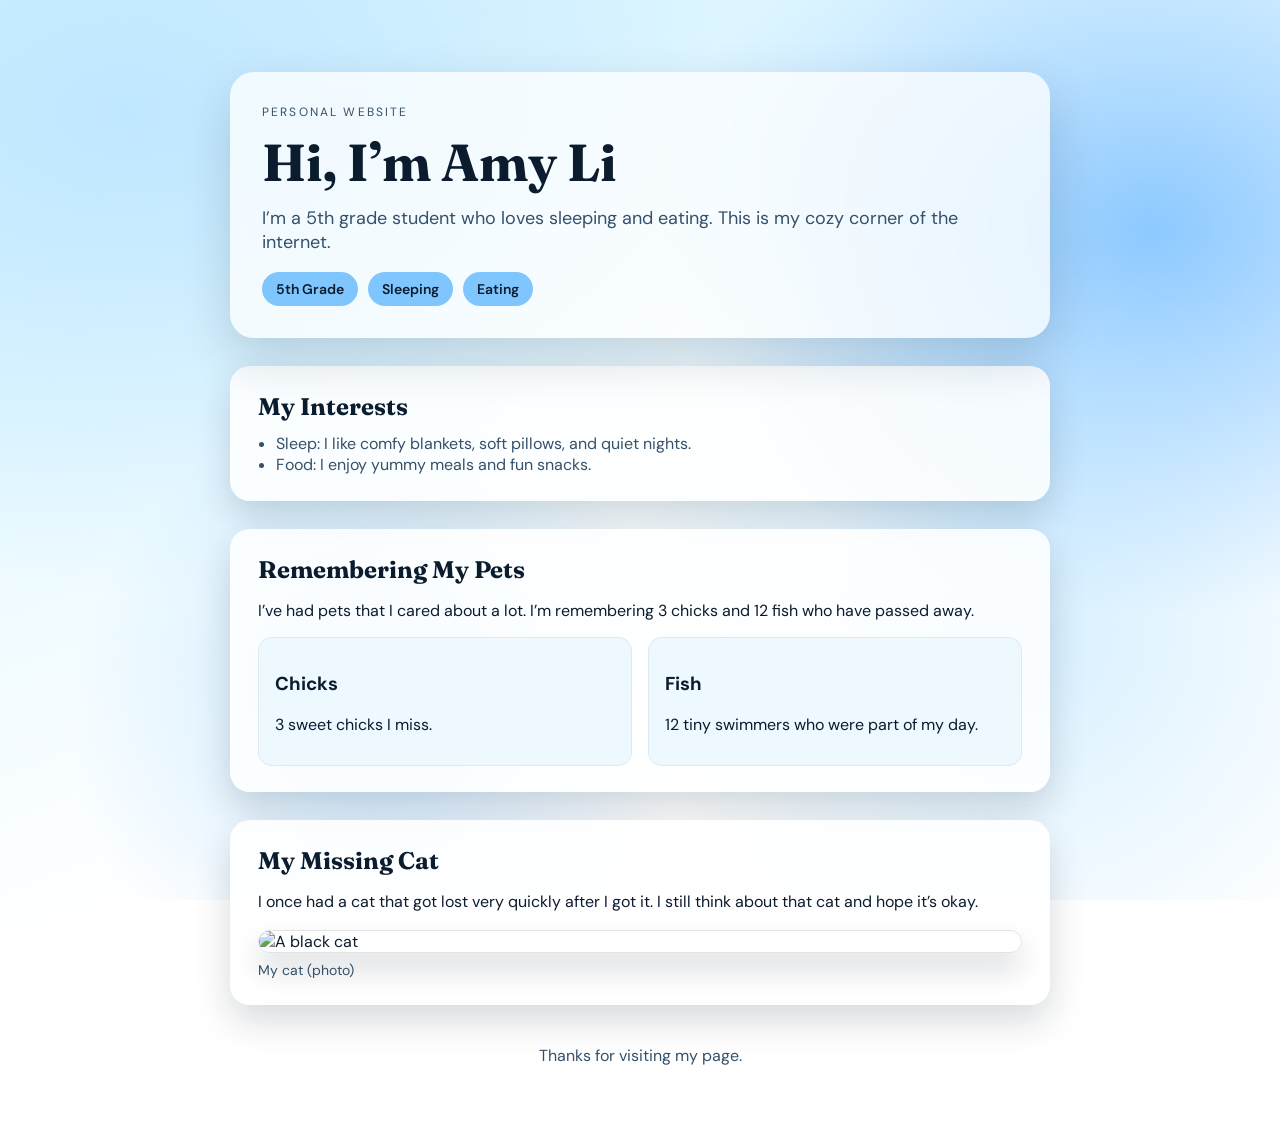
==== index.html @ 40826dd3 "Initial commit" ====
﻿<!doctype html>
<html lang="en">
<head>
  <meta charset="utf-8" />
  <meta name="viewport" content="width=device-width, initial-scale=1" />
  <title>Amy Li — Cozy Corner</title>
  <link rel="stylesheet" href="styles.css" />
</head>
<body>
  <div class="glow"></div>
  <div class="noise"></div>

  <main class="page">
    <header class="hero">
      <p class="eyebrow">Personal Website</p>
      <h1>Hi, I’m Amy Li</h1>
      <p class="lede">
        I’m a 5th grade student who loves sleeping and eating. This is my cozy corner of the internet.
      </p>
      <div class="chips">
        <span class="chip">5th Grade</span>
        <span class="chip">Sleeping</span>
        <span class="chip">Eating</span>
      </div>
    </header>

    <section class="card">
      <h2>My Interests</h2>
      <ul class="list">
        <li>Sleep: I like comfy blankets, soft pillows, and quiet nights.</li>
        <li>Food: I enjoy yummy meals and fun snacks.</li>
      </ul>
    </section>

    <section class="card">
      <h2>Remembering My Pets</h2>
      <p>
        I’ve had pets that I cared about a lot. I’m remembering 3 chicks and 12 fish who have passed away.
      </p>
      <div class="pet-grid">
        <div class="pet">
          <h3>Chicks</h3>
          <p>3 sweet chicks I miss.</p>
        </div>
        <div class="pet">
          <h3>Fish</h3>
          <p>12 tiny swimmers who were part of my day.</p>
        </div>
      </div>
    </section>

    <section class="card">
      <h2>My Missing Cat</h2>
      <p>
        I once had a cat that got lost very quickly after I got it. I still think about that cat and hope it’s okay.
      </p>
      <figure class="cat-photo">
        <img src="https://media.cnn.com/api/v1/images/stellar/prod/191026120622-03-black-cat.jpg?q=w_1110,c_fill" alt="A black cat" />
        <figcaption>My cat (photo)</figcaption>
      </figure>
    </section>

    <footer class="footer">
      <p>Thanks for visiting my page.</p>
    </footer>
  </main>
</body>
</html>
---- styles.css ----
﻿@import url('https://fonts.googleapis.com/css2?family=DM+Sans:wght@400;600&family=Fraunces:wght@600;700&display=swap');

:root {
  --ink: #0b1c2e;
  --muted: #35506a;
  --sea-foam: #d7f5ff;
  --lagoon: #9ad8ff;
  --deep: #1b4d82;
  --wave: #7fc6ff;
  --shadow: rgba(8, 24, 40, 0.16);
}

* {
  box-sizing: border-box;
}

body {
  margin: 0;
  font-family: "DM Sans", system-ui, sans-serif;
  color: var(--ink);
  background: radial-gradient(1200px 800px at 10% 10%, #bfe7ff, transparent 60%),
              radial-gradient(900px 700px at 90% 20%, #8cc9ff, transparent 55%),
              linear-gradient(160deg, var(--sea-foam), #ffffff 60%);
  min-height: 100vh;
}

.page {
  position: relative;
  max-width: 860px;
  margin: 0 auto;
  padding: 72px 20px 64px;
  z-index: 2;
}

.hero {
  padding: 32px;
  border-radius: 24px;
  background: rgba(255, 255, 255, 0.75);
  box-shadow: 0 20px 50px var(--shadow);
  backdrop-filter: blur(8px);
  animation: rise 700ms ease-out;
}

.eyebrow {
  text-transform: uppercase;
  letter-spacing: 0.18em;
  font-size: 12px;
  color: var(--muted);
  margin: 0 0 10px;
}

h1 {
  margin: 0 0 12px;
  font-family: "Fraunces", serif;
  font-size: clamp(32px, 5vw, 52px);
}

.lede {
  margin: 0 0 18px;
  font-size: 18px;
  color: var(--muted);
}

.chips {
  display: flex;
  flex-wrap: wrap;
  gap: 10px;
}

.chip {
  padding: 8px 14px;
  border-radius: 999px;
  background: var(--wave);
  font-size: 14px;
  font-weight: 600;
}

.card {
  margin-top: 28px;
  padding: 26px 28px;
  border-radius: 20px;
  background: rgba(255, 255, 255, 0.85);
  box-shadow: 0 16px 36px var(--shadow);
  animation: fadeIn 700ms ease-out;
}

h2 {
  font-family: "Fraunces", serif;
  margin-top: 0;
  margin-bottom: 12px;
}

.list {
  margin: 0;
  padding-left: 18px;
  color: var(--muted);
}

.pet-grid {
  display: grid;
  grid-template-columns: repeat(auto-fit, minmax(220px, 1fr));
  gap: 16px;
  margin-top: 16px;
}

.pet {
  padding: 14px 16px;
  border-radius: 14px;
  background: #edf8ff;
  border: 1px solid rgba(0, 0, 0, 0.06);
}

.cat-photo {
  margin: 18px 0 0;
  display: grid;
  gap: 8px;
}

.cat-photo img {
  width: 100%;
  max-height: 320px;
  object-fit: cover;
  border-radius: 16px;
  border: 1px solid rgba(8, 24, 40, 0.12);
  box-shadow: 0 16px 30px var(--shadow);
}

.cat-photo figcaption {
  font-size: 14px;
  color: var(--muted);
}

.footer {
  margin-top: 40px;
  text-align: center;
  color: var(--muted);
}

.glow {
  position: fixed;
  inset: 0;
  background: radial-gradient(520px 520px at 30% 80%, rgba(127, 198, 255, 0.35), transparent 60%),
              radial-gradient(620px 620px at 80% 70%, rgba(154, 216, 255, 0.4), transparent 65%);
  z-index: 0;
  pointer-events: none;
}

.noise {
  position: fixed;
  inset: 0;
  background-image: url('data:image/svg+xml;utf8,<svg xmlns="http://www.w3.org/2000/svg" width="120" height="120" viewBox="0 0 120 120"><filter id="n"><feTurbulence type="fractalNoise" baseFrequency="0.8" numOctaves="3" stitchTiles="stitch"/></filter><rect width="120" height="120" filter="url(%23n)" opacity="0.06"/></svg>');
  mix-blend-mode: soft-light;
  pointer-events: none;
  z-index: 1;
}

@keyframes rise {
  from {
    opacity: 0;
    transform: translateY(18px);
  }
  to {
    opacity: 1;
    transform: translateY(0);
  }
}

@keyframes fadeIn {
  from {
    opacity: 0;
    transform: translateY(10px);
  }
  to {
    opacity: 1;
    transform: translateY(0);
  }
}

@media (max-width: 640px) {
  .page {
    padding-top: 48px;
  }

  .hero,
  .card {
    padding: 22px;
  }
}
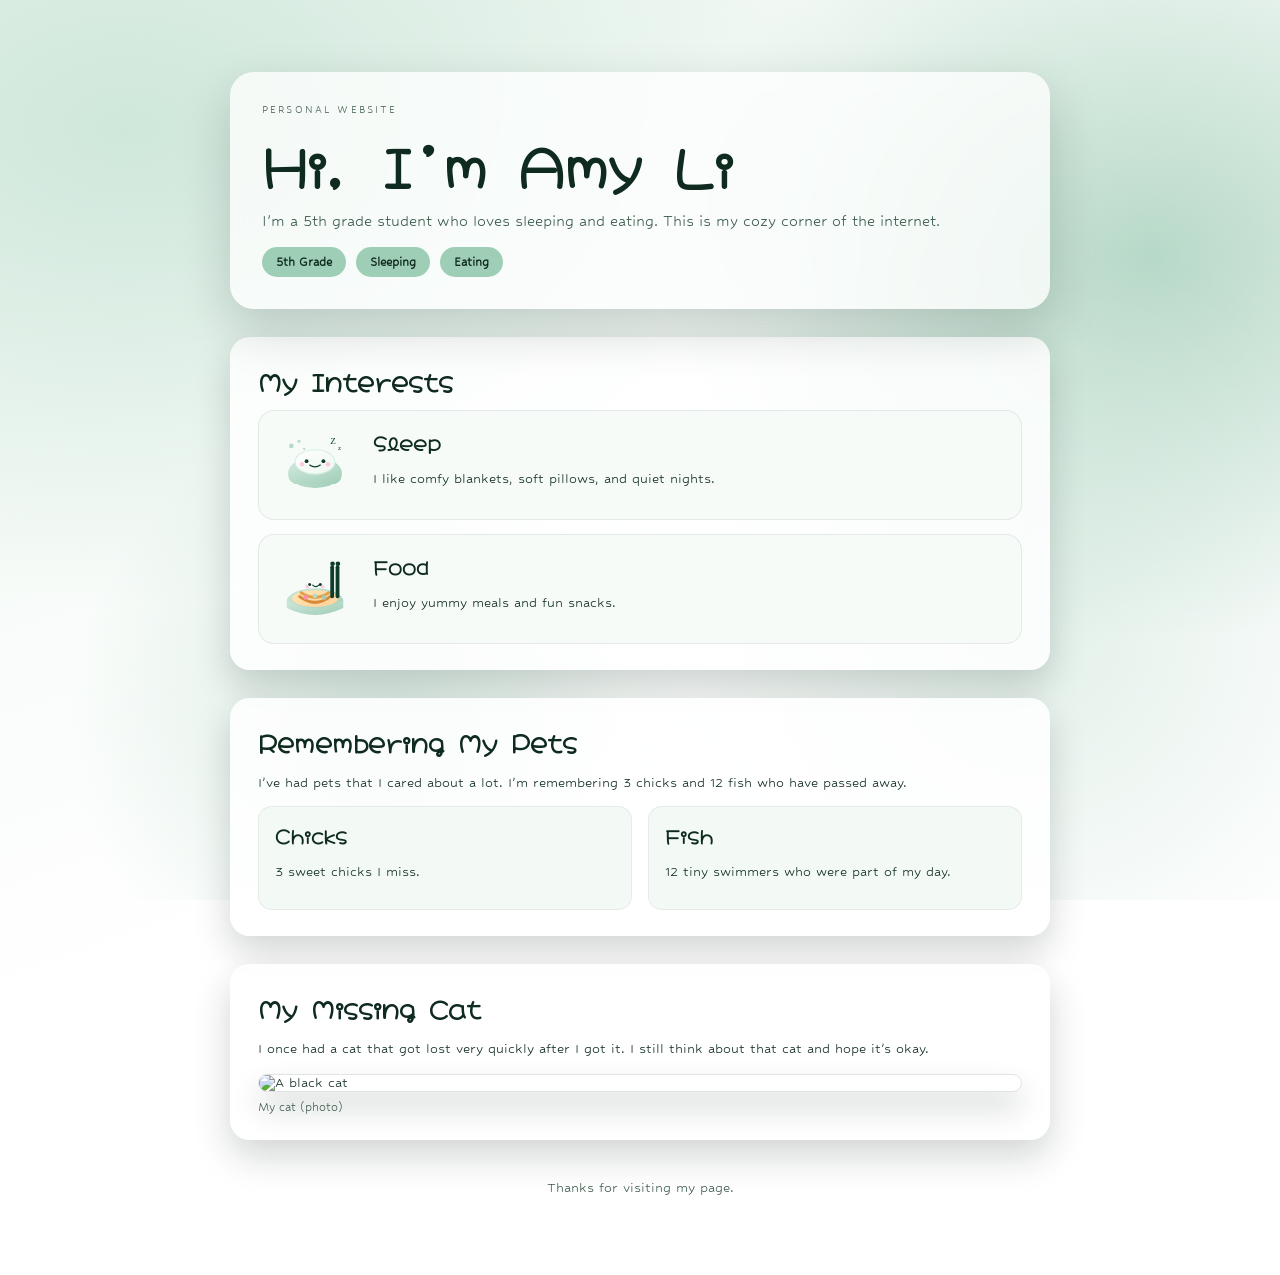
==== commit d351e583: "changed the font, color scheme, and added symbols." ====
--- a/index.html
+++ b/index.html
@@ -26,10 +26,22 @@
 
     <section class="card">
       <h2>My Interests</h2>
-      <ul class="list">
-        <li>Sleep: I like comfy blankets, soft pillows, and quiet nights.</li>
-        <li>Food: I enjoy yummy meals and fun snacks.</li>
-      </ul>
+      <div class="interest-grid">
+        <div class="interest">
+          <img src="sleep.svg" alt="Sleep illustration" />
+          <div>
+            <h3>Sleep</h3>
+            <p>I like comfy blankets, soft pillows, and quiet nights.</p>
+          </div>
+        </div>
+        <div class="interest">
+          <img src="food.svg" alt="Food illustration" />
+          <div>
+            <h3>Food</h3>
+            <p>I enjoy yummy meals and fun snacks.</p>
+          </div>
+        </div>
+      </div>
     </section>
 
     <section class="card">
--- a/styles.css
+++ b/styles.css
@@ -1,13 +1,13 @@
-﻿@import url('https://fonts.googleapis.com/css2?family=DM+Sans:wght@400;600&family=Fraunces:wght@600;700&display=swap');
+﻿@import url('https://fonts.googleapis.com/css2?family=Hubballi&family=Hachi+Maru+Pop&display=swap');
 
 :root {
-  --ink: #0b1c2e;
-  --muted: #35506a;
-  --sea-foam: #d7f5ff;
-  --lagoon: #9ad8ff;
-  --deep: #1b4d82;
-  --wave: #7fc6ff;
-  --shadow: rgba(8, 24, 40, 0.16);
+  --ink: #0f2b1f;
+  --muted: #3b5a4b;
+  --sea-foam: #eef7f1;
+  --lagoon: #b7d9c8;
+  --deep: #0f3d2b;
+  --wave: #9fceb7;
+  --shadow: rgba(10, 30, 20, 0.18);
 }
 
 * {
@@ -16,10 +16,10 @@
 
 body {
   margin: 0;
-  font-family: "DM Sans", system-ui, sans-serif;
+  font-family: "Hubballi", system-ui, sans-serif;
   color: var(--ink);
-  background: radial-gradient(1200px 800px at 10% 10%, #bfe7ff, transparent 60%),
-              radial-gradient(900px 700px at 90% 20%, #8cc9ff, transparent 55%),
+  background: radial-gradient(1200px 800px at 10% 10%, #cfe7db, transparent 60%),
+              radial-gradient(900px 700px at 90% 20%, #b7d9c8, transparent 55%),
               linear-gradient(160deg, var(--sea-foam), #ffffff 60%);
   min-height: 100vh;
 }
@@ -51,7 +51,7 @@
 
 h1 {
   margin: 0 0 12px;
-  font-family: "Fraunces", serif;
+  font-family: "Hachi Maru Pop", "Hubballi", cursive;
   font-size: clamp(32px, 5vw, 52px);
 }
 
@@ -85,9 +85,14 @@
 }
 
 h2 {
-  font-family: "Fraunces", serif;
+  font-family: "Hachi Maru Pop", "Hubballi", cursive;
   margin-top: 0;
   margin-bottom: 12px;
+}
+
+h3 {
+  margin: 0 0 6px;
+  font-family: "Hachi Maru Pop", "Hubballi", cursive;
 }
 
 .list {
@@ -96,6 +101,27 @@
   color: var(--muted);
 }
 
+.interest-grid {
+  display: grid;
+  gap: 14px;
+}
+
+.interest {
+  display: grid;
+  grid-template-columns: 84px 1fr;
+  gap: 16px;
+  align-items: center;
+  padding: 12px 14px;
+  border-radius: 16px;
+  background: #f6fbf8;
+  border: 1px solid rgba(8, 24, 40, 0.08);
+}
+
+.interest img {
+  width: 84px;
+  height: 84px;
+}
+
 .pet-grid {
   display: grid;
   grid-template-columns: repeat(auto-fit, minmax(220px, 1fr));
@@ -106,7 +132,7 @@
 .pet {
   padding: 14px 16px;
   border-radius: 14px;
-  background: #edf8ff;
+  background: #f3faf6;
   border: 1px solid rgba(0, 0, 0, 0.06);
 }
 
@@ -139,8 +165,8 @@
 .glow {
   position: fixed;
   inset: 0;
-  background: radial-gradient(520px 520px at 30% 80%, rgba(127, 198, 255, 0.35), transparent 60%),
-              radial-gradient(620px 620px at 80% 70%, rgba(154, 216, 255, 0.4), transparent 65%);
+  background: radial-gradient(520px 520px at 30% 80%, rgba(159, 206, 183, 0.35), transparent 60%),
+              radial-gradient(620px 620px at 80% 70%, rgba(183, 217, 200, 0.4), transparent 65%);
   z-index: 0;
   pointer-events: none;
 }
@@ -186,3 +212,4 @@
     padding: 22px;
   }
 }
+
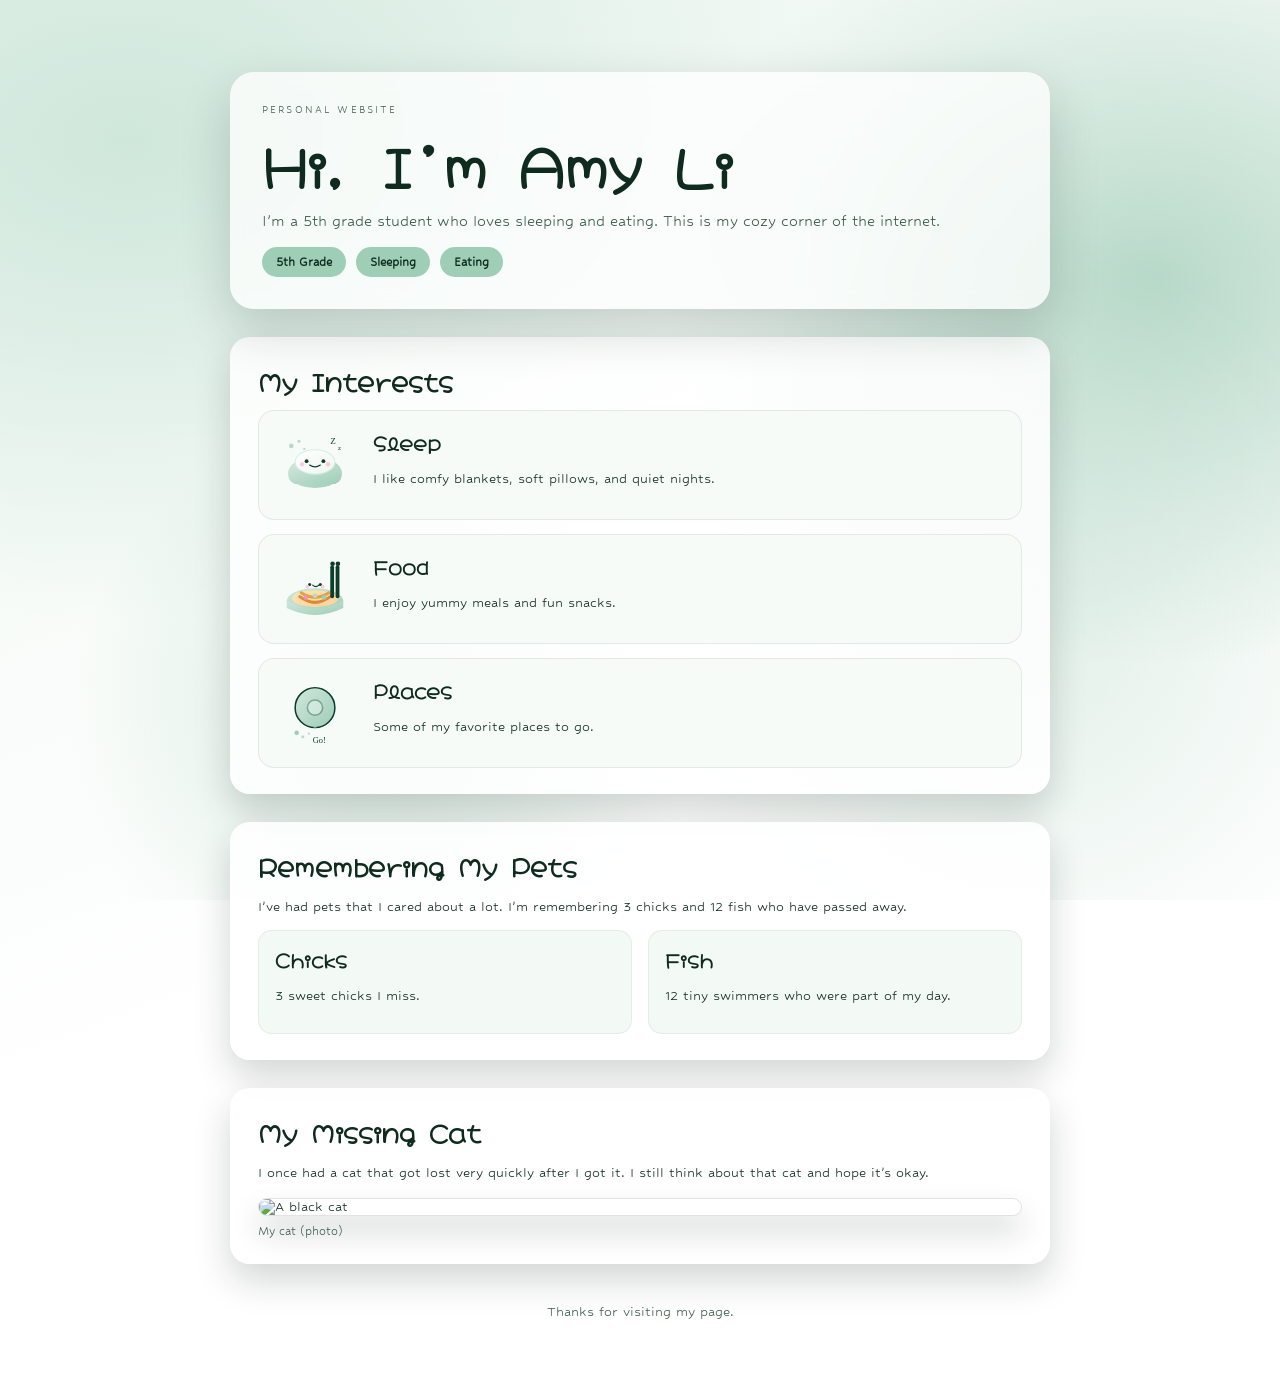
==== commit 24f08c90: "added new pages added a favorite food page and a favorite places page." ====
--- a/index.html
+++ b/index.html
@@ -34,13 +34,20 @@
             <p>I like comfy blankets, soft pillows, and quiet nights.</p>
           </div>
         </div>
-        <div class="interest">
+        <a class="interest interest-link" href="food.html">
           <img src="food.svg" alt="Food illustration" />
           <div>
             <h3>Food</h3>
             <p>I enjoy yummy meals and fun snacks.</p>
           </div>
-        </div>
+        </a>
+        <a class="interest interest-link" href="places.html">
+          <img src="places.svg" alt="Places illustration" />
+          <div>
+            <h3>Places</h3>
+            <p>Some of my favorite places to go.</p>
+          </div>
+        </a>
       </div>
     </section>
 
--- a/styles.css
+++ b/styles.css
@@ -122,6 +122,36 @@
   height: 84px;
 }
 
+.interest-link {
+  text-decoration: none;
+  color: inherit;
+  transition: transform 160ms ease, box-shadow 160ms ease;
+}
+
+.interest-link:hover,
+.interest-link:focus-visible {
+  transform: translateY(-2px);
+  box-shadow: 0 12px 26px var(--shadow);
+}
+
+.back-link {
+  display: inline-flex;
+  align-items: center;
+  gap: 8px;
+  padding: 8px 14px;
+  border-radius: 999px;
+  background: var(--wave);
+  color: var(--deep);
+  font-weight: 600;
+  text-decoration: none;
+  width: fit-content;
+}
+
+.back-link:hover,
+.back-link:focus-visible {
+  filter: brightness(0.95);
+}
+
 .pet-grid {
   display: grid;
   grid-template-columns: repeat(auto-fit, minmax(220px, 1fr));
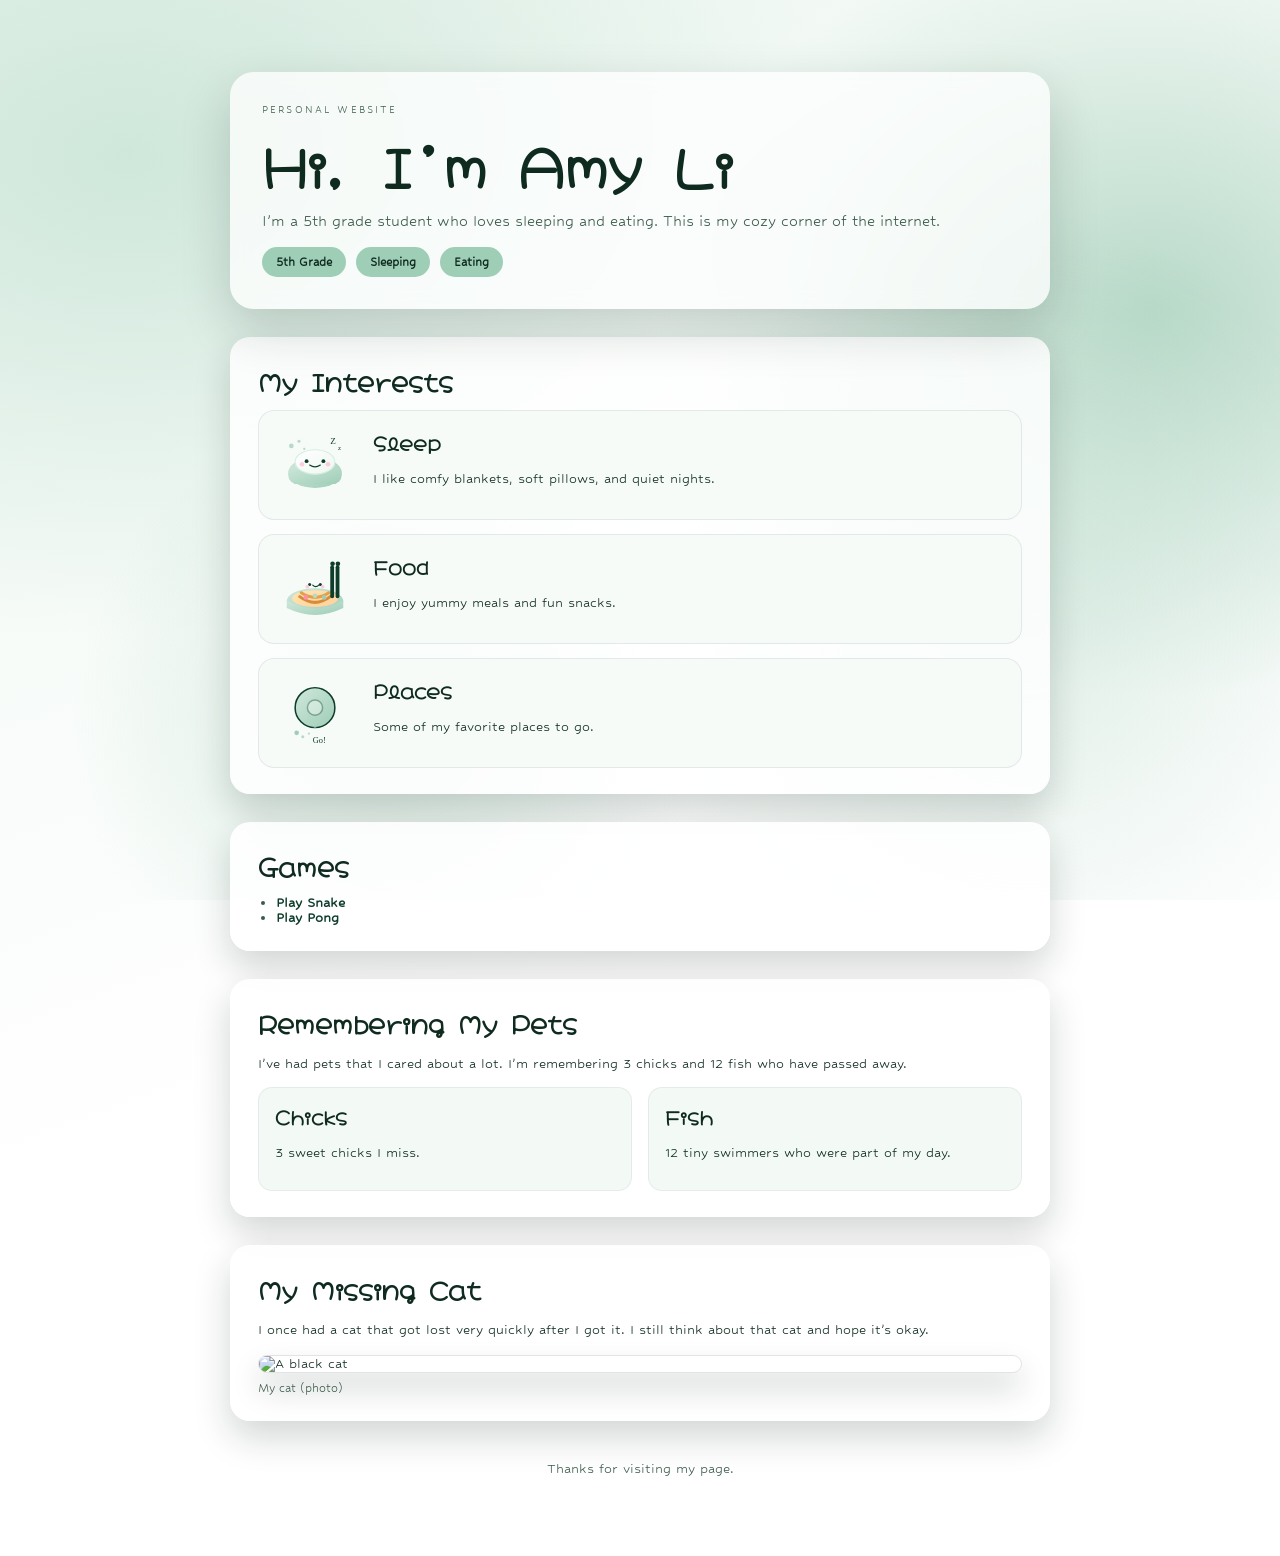
==== commit 43b8c3ab: "add games section" ====
--- a/index.html
+++ b/index.html
@@ -52,6 +52,14 @@
     </section>
 
     <section class="card">
+      <h2>Games</h2>
+      <ul class="list">
+        <li><a class="game-link" href="https://snake-ashen-theta.vercel.app/home.html">Play Snake</a></li>
+        <li><a class="game-link" href="https://pong-rho-two.vercel.app/">Play Pong</a></li>
+      </ul>
+    </section>
+
+    <section class="card">
       <h2>Remembering My Pets</h2>
       <p>
         I’ve had pets that I cared about a lot. I’m remembering 3 chicks and 12 fish who have passed away.
--- a/styles.css
+++ b/styles.css
@@ -99,6 +99,18 @@
   margin: 0;
   padding-left: 18px;
   color: var(--muted);
+}
+
+.game-link {
+  color: var(--deep);
+  font-weight: 600;
+  text-decoration: none;
+  border-bottom: 2px solid transparent;
+}
+
+.game-link:hover,
+.game-link:focus-visible {
+  border-bottom-color: var(--deep);
 }
 
 .interest-grid {
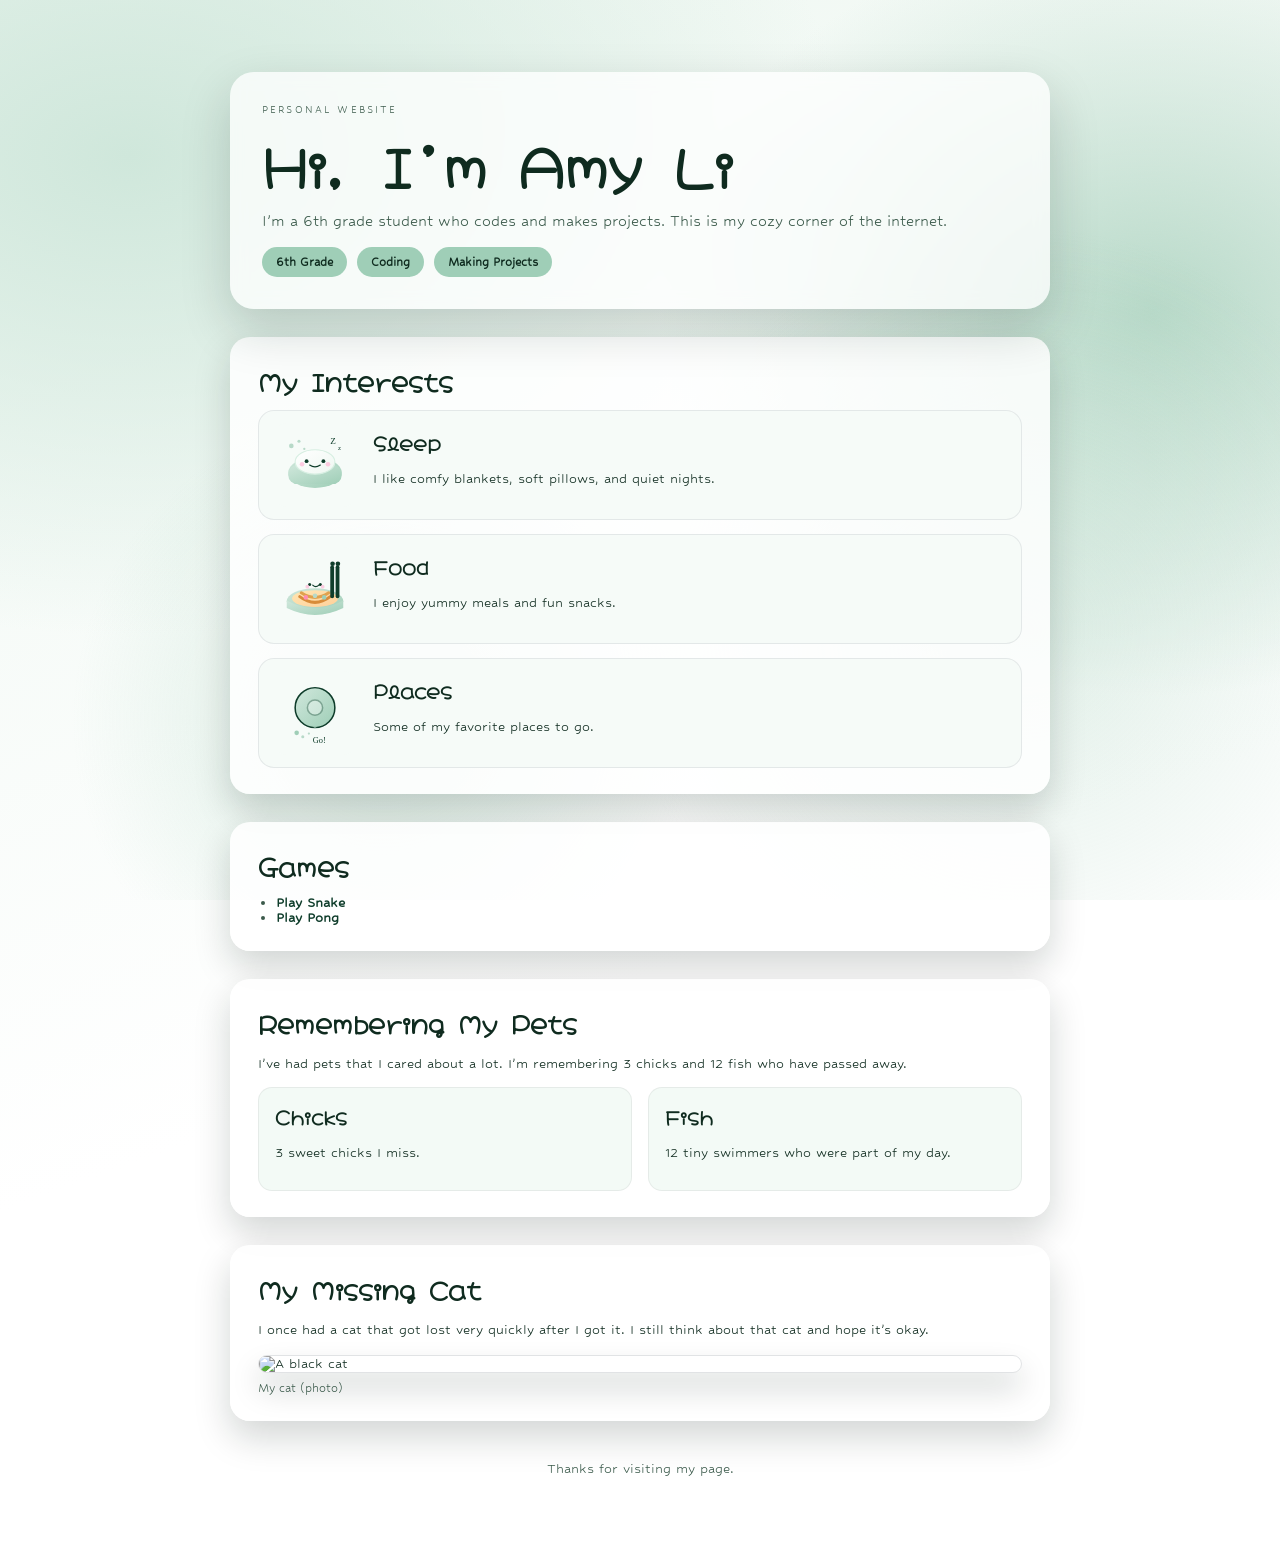
==== commit cefae588: "Update introduction to sixth grade and coding interests" ====
--- a/index.html
+++ b/index.html
@@ -15,12 +15,12 @@
       <p class="eyebrow">Personal Website</p>
       <h1>Hi, I’m Amy Li</h1>
       <p class="lede">
-        I’m a 5th grade student who loves sleeping and eating. This is my cozy corner of the internet.
+        I’m a 6th grade student who codes and makes projects. This is my cozy corner of the internet.
       </p>
       <div class="chips">
-        <span class="chip">5th Grade</span>
-        <span class="chip">Sleeping</span>
-        <span class="chip">Eating</span>
+        <span class="chip">6th Grade</span>
+        <span class="chip">Coding</span>
+        <span class="chip">Making Projects</span>
       </div>
     </header>
 
--- a/styles.css
+++ b/styles.css
@@ -101,6 +101,34 @@
   color: var(--muted);
 }
 
+.carousel {
+  margin-top: 14px;
+  display: grid;
+  grid-template-columns: repeat(auto-fit, minmax(140px, 1fr));
+  gap: 14px;
+}
+
+.carousel-item {
+  background: #ffffff;
+  border: 1px solid rgba(8, 24, 40, 0.08);
+  border-radius: 16px;
+  padding: 12px;
+  text-align: center;
+  box-shadow: 0 6px 14px rgba(10, 30, 20, 0.12);
+}
+
+.carousel-item svg {
+  width: 100%;
+  height: 120px;
+  filter: drop-shadow(0 3px 6px rgba(15, 43, 31, 0.12));
+}
+
+.carousel-item p {
+  margin: 6px 0 0;
+  color: var(--deep);
+  font-weight: 600;
+}
+
 .game-link {
   color: var(--deep);
   font-weight: 600;
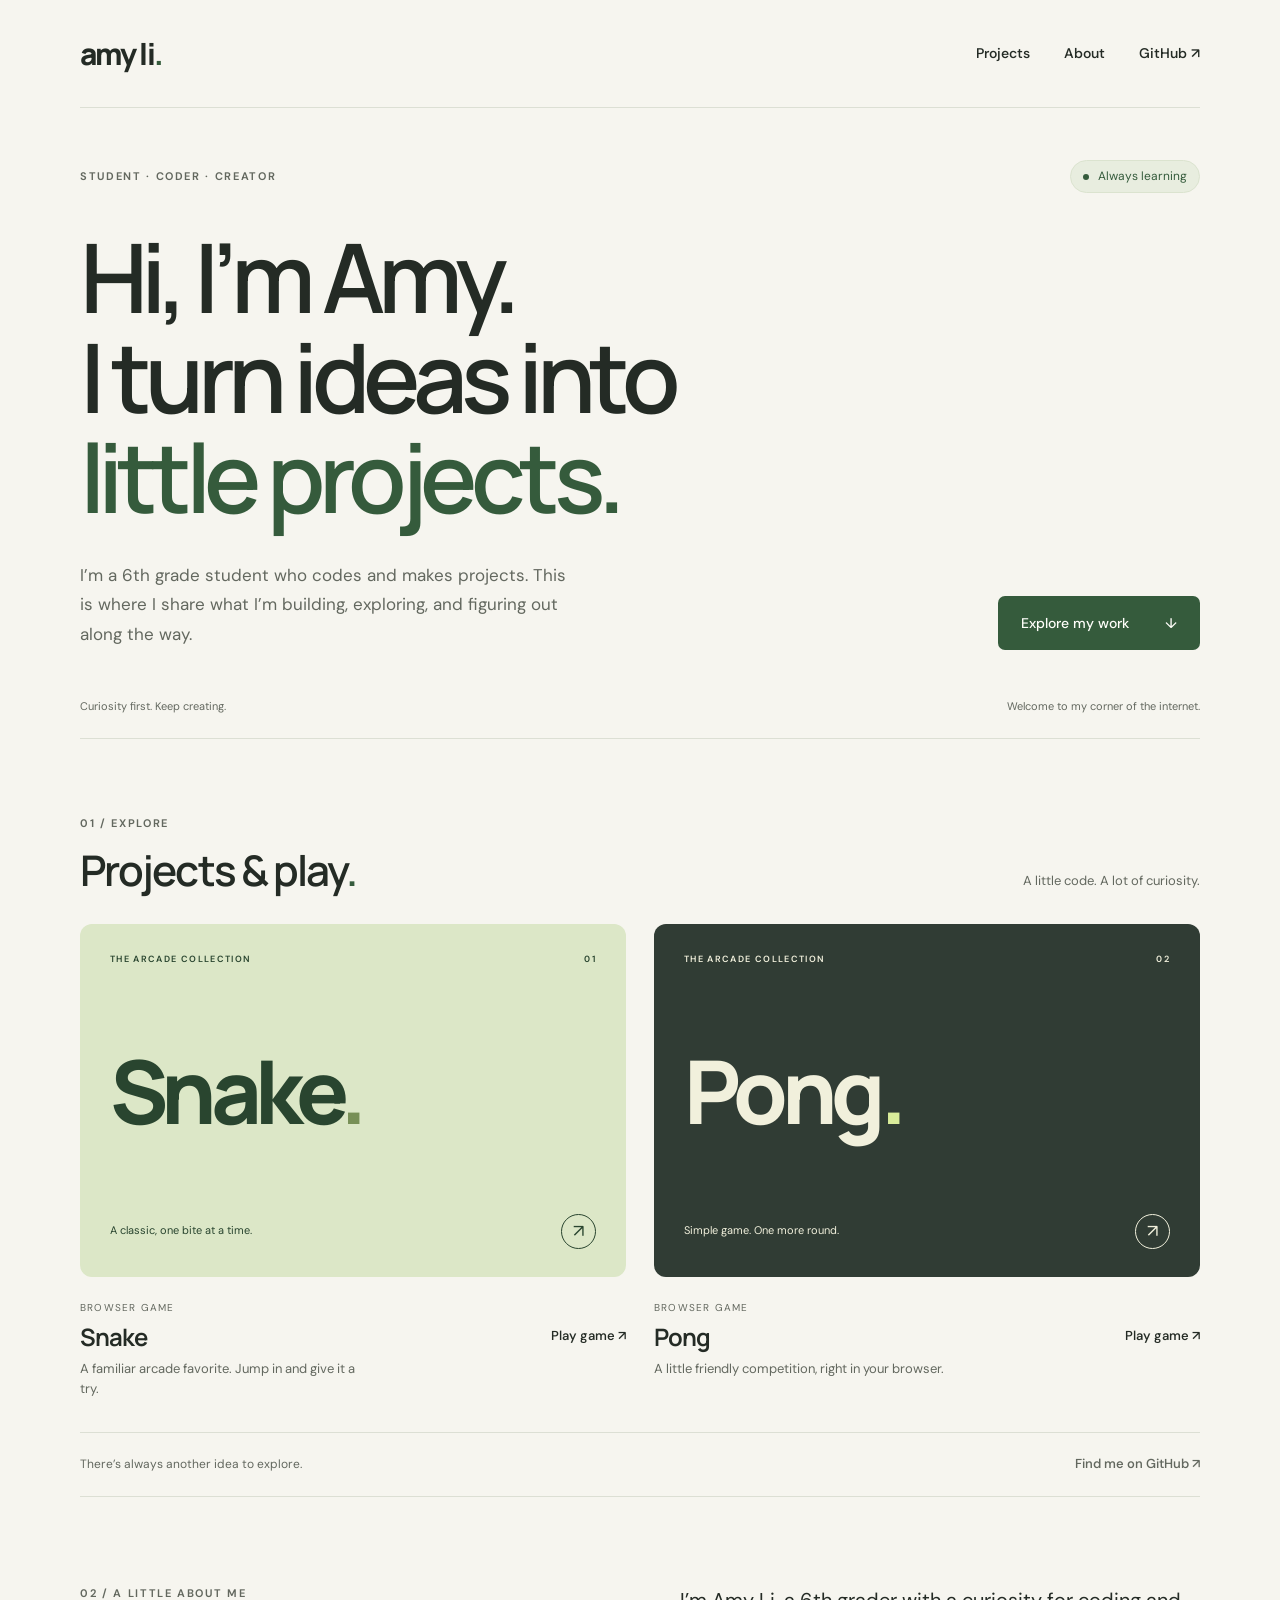
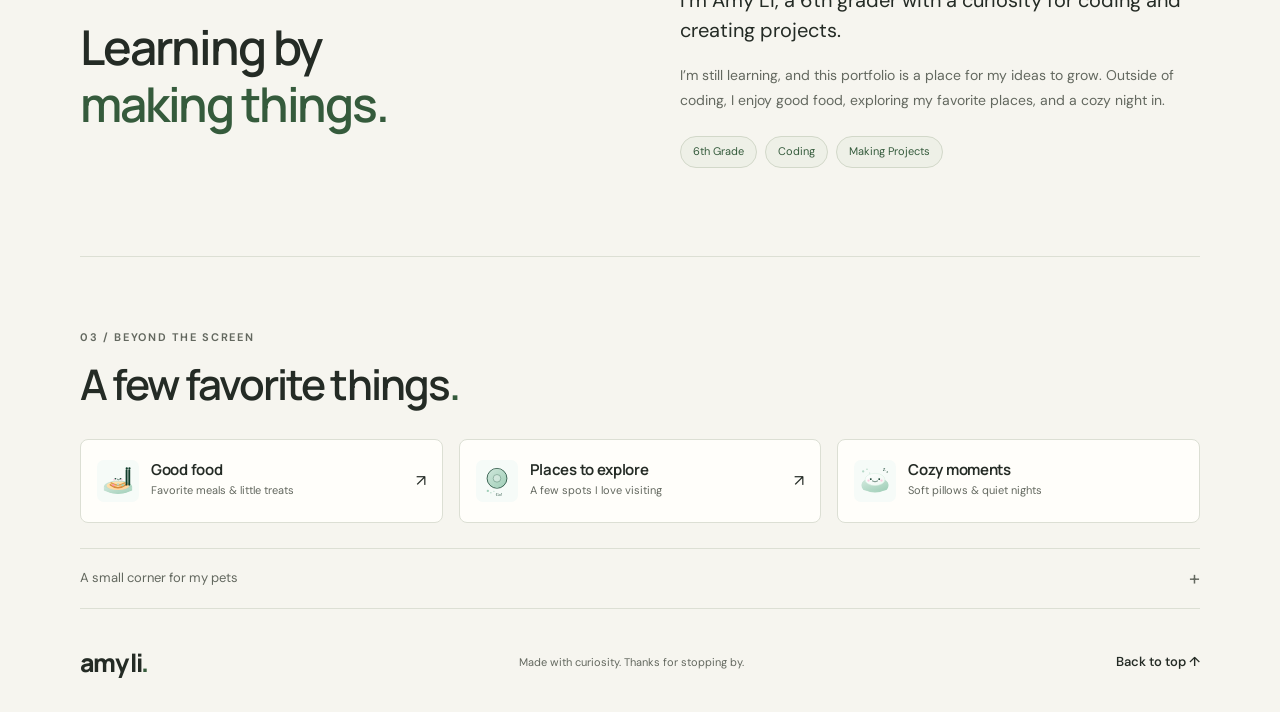
==== commit 022921e2: "Redesign personal website as a modern coding portfolio" ====
--- a/index.html
+++ b/index.html
@@ -1,95 +1,68 @@
-﻿<!doctype html>
+<!doctype html>
 <html lang="en">
 <head>
   <meta charset="utf-8" />
   <meta name="viewport" content="width=device-width, initial-scale=1" />
-  <title>Amy Li — Cozy Corner</title>
+  <meta name="description" content="Amy Li’s portfolio. A 6th grade student exploring coding, making projects, and learning by building." />
+  <meta name="theme-color" content="#f6f5ef" />
+  <title>Amy Li — Coding & Projects</title>
   <link rel="stylesheet" href="styles.css" />
 </head>
-<body>
-  <div class="glow"></div>
-  <div class="noise"></div>
-
-  <main class="page">
-    <header class="hero">
-      <p class="eyebrow">Personal Website</p>
-      <h1>Hi, I’m Amy Li</h1>
-      <p class="lede">
-        I’m a 6th grade student who codes and makes projects. This is my cozy corner of the internet.
-      </p>
-      <div class="chips">
-        <span class="chip">6th Grade</span>
-        <span class="chip">Coding</span>
-        <span class="chip">Making Projects</span>
+<body class="portfolio">
+  <a class="skip-link" href="#main">Skip to content</a>
+  <nav class="navigation" aria-label="Main navigation">
+    <a class="wordmark" href="index.html" aria-label="Amy Li home">amy li<span>.</span></a>
+    <div class="nav-links"><a href="#projects">Projects</a><a href="#about">About</a><a href="https://github.com/Amollle">GitHub <span aria-hidden="true">↗</span></a></div>
+  </nav>
+  <main id="main" class="portfolio-main">
+    <header class="intro">
+      <div class="intro-top"><span class="eyebrow">Student · Coder · Creator</span><span class="availability"><span aria-hidden="true"></span> Always learning</span></div>
+      <h1>Hi, I’m Amy.<br>I turn ideas into<br><em>little projects.</em></h1>
+      <div class="intro-bottom">
+        <p>I’m a 6th grade student who codes and makes projects. This is where I share what I’m building, exploring, and figuring out along the way.</p>
+        <a class="button" href="#projects">Explore my work <span aria-hidden="true">↓</span></a>
       </div>
+      <div class="intro-foot"><span>Curiosity first. Keep creating.</span><span>Welcome to my corner of the internet.</span></div>
     </header>
 
-    <section class="card">
-      <h2>My Interests</h2>
-      <div class="interest-grid">
-        <div class="interest">
-          <img src="sleep.svg" alt="Sleep illustration" />
-          <div>
-            <h3>Sleep</h3>
-            <p>I like comfy blankets, soft pillows, and quiet nights.</p>
-          </div>
-        </div>
-        <a class="interest interest-link" href="food.html">
-          <img src="food.svg" alt="Food illustration" />
-          <div>
-            <h3>Food</h3>
-            <p>I enjoy yummy meals and fun snacks.</p>
-          </div>
-        </a>
-        <a class="interest interest-link" href="places.html">
-          <img src="places.svg" alt="Places illustration" />
-          <div>
-            <h3>Places</h3>
-            <p>Some of my favorite places to go.</p>
-          </div>
-        </a>
+    <section id="projects" class="work-section" aria-labelledby="projects-title">
+      <div class="section-heading"><div><p class="eyebrow">01 / Explore</p><h2 id="projects-title">Projects & play<span>.</span></h2></div><p>A little code. A lot of curiosity.</p></div>
+      <div class="project-grid">
+        <article class="project-card">
+          <a class="project-cover snake-cover" href="https://snake-ashen-theta.vercel.app/home.html" aria-label="Play Snake">
+            <div class="cover-top"><span>THE ARCADE COLLECTION</span><span>01</span></div>
+            <div class="cover-title">Snake<span class="cover-dot">.</span></div>
+            <div class="cover-bottom"><span>A classic, one bite at a time.</span><span class="round-arrow" aria-hidden="true">↗</span></div>
+          </a>
+          <div class="project-description"><div><p class="project-kind">Browser game</p><h3>Snake</h3><p>A familiar arcade favorite. Jump in and give it a try.</p></div><a class="text-link" href="https://snake-ashen-theta.vercel.app/home.html">Play game <span aria-hidden="true">↗</span></a></div>
+        </article>
+        <article class="project-card">
+          <a class="project-cover pong-cover" href="https://pong-rho-two.vercel.app/" aria-label="Play Pong">
+            <div class="cover-top"><span>THE ARCADE COLLECTION</span><span>02</span></div>
+            <div class="cover-title">Pong<span class="cover-dot">.</span></div>
+            <div class="cover-bottom"><span>Simple game. One more round.</span><span class="round-arrow" aria-hidden="true">↗</span></div>
+          </a>
+          <div class="project-description"><div><p class="project-kind">Browser game</p><h3>Pong</h3><p>A little friendly competition, right in your browser.</p></div><a class="text-link" href="https://pong-rho-two.vercel.app/">Play game <span aria-hidden="true">↗</span></a></div>
+        </article>
       </div>
+      <div class="work-note"><span>There’s always another idea to explore.</span><a class="text-link" href="https://github.com/Amollle">Find me on GitHub <span aria-hidden="true">↗</span></a></div>
     </section>
 
-    <section class="card">
-      <h2>Games</h2>
-      <ul class="list">
-        <li><a class="game-link" href="https://snake-ashen-theta.vercel.app/home.html">Play Snake</a></li>
-        <li><a class="game-link" href="https://pong-rho-two.vercel.app/">Play Pong</a></li>
-      </ul>
+    <section id="about" class="about-section" aria-labelledby="about-title">
+      <div><p class="eyebrow">02 / A little about me</p><h2 id="about-title">Learning by<br><em>making things.</em></h2></div>
+      <div class="about-copy"><p class="about-lede">I’m Amy Li, a 6th grader with a curiosity for coding and creating projects.</p><p>I’m still learning, and this portfolio is a place for my ideas to grow. Outside of coding, I enjoy good food, exploring my favorite places, and a cozy night in.</p><div class="chips"><span class="chip">6th Grade</span><span class="chip">Coding</span><span class="chip">Making Projects</span></div></div>
     </section>
 
-    <section class="card">
-      <h2>Remembering My Pets</h2>
-      <p>
-        I’ve had pets that I cared about a lot. I’m remembering 3 chicks and 12 fish who have passed away.
-      </p>
-      <div class="pet-grid">
-        <div class="pet">
-          <h3>Chicks</h3>
-          <p>3 sweet chicks I miss.</p>
-        </div>
-        <div class="pet">
-          <h3>Fish</h3>
-          <p>12 tiny swimmers who were part of my day.</p>
-        </div>
+    <section class="personal-section" aria-labelledby="personal-title">
+      <div class="section-heading"><div><p class="eyebrow">03 / Beyond the screen</p><h2 id="personal-title">A few favorite things<span>.</span></h2></div></div>
+      <div class="interest-grid">
+        <a class="interest interest-link" href="food.html"><img src="food.svg" alt="" /><div><h3>Good food</h3><p>Favorite meals & little treats</p></div><span aria-hidden="true">↗</span></a>
+        <a class="interest interest-link" href="places.html"><img src="places.svg" alt="" /><div><h3>Places to explore</h3><p>A few spots I love visiting</p></div><span aria-hidden="true">↗</span></a>
+        <div class="interest"><img src="sleep.svg" alt="" /><div><h3>Cozy moments</h3><p>Soft pillows & quiet nights</p></div></div>
       </div>
+      <details class="memories"><summary>A small corner for my pets <span aria-hidden="true">+</span></summary><div class="memories-content"><h3>Remembering my pets</h3><p>I’ve had pets that I cared about a lot. I’m remembering 3 sweet chicks and 12 tiny fish who have passed away.</p><h3>My missing cat</h3><p>I once had a cat that got lost very quickly after I got it. I still think about that cat and hope it’s okay.</p></div></details>
     </section>
-
-    <section class="card">
-      <h2>My Missing Cat</h2>
-      <p>
-        I once had a cat that got lost very quickly after I got it. I still think about that cat and hope it’s okay.
-      </p>
-      <figure class="cat-photo">
-        <img src="https://media.cnn.com/api/v1/images/stellar/prod/191026120622-03-black-cat.jpg?q=w_1110,c_fill" alt="A black cat" />
-        <figcaption>My cat (photo)</figcaption>
-      </figure>
-    </section>
-
-    <footer class="footer">
-      <p>Thanks for visiting my page.</p>
-    </footer>
+    <footer class="portfolio-footer"><a class="wordmark" href="index.html">amy li<span>.</span></a><p>Made with curiosity. Thanks for stopping by.</p><a class="text-link" href="#main">Back to top <span aria-hidden="true">↑</span></a></footer>
   </main>
 </body>
 </html>
--- a/styles.css
+++ b/styles.css
@@ -1,285 +1,99 @@
-﻿@import url('https://fonts.googleapis.com/css2?family=Hubballi&family=Hachi+Maru+Pop&display=swap');
+@import url('https://fonts.googleapis.com/css2?family=DM+Sans:wght@400;450;500;550;600;650;700&family=Manrope:wght@400;500;600;650;700;750;800&display=swap');
 
-:root {
-  --ink: #0f2b1f;
-  --muted: #3b5a4b;
-  --sea-foam: #eef7f1;
-  --lagoon: #b7d9c8;
-  --deep: #0f3d2b;
-  --wave: #9fceb7;
-  --shadow: rgba(10, 30, 20, 0.18);
-}
-
-* {
-  box-sizing: border-box;
-}
-
-body {
-  margin: 0;
-  font-family: "Hubballi", system-ui, sans-serif;
-  color: var(--ink);
-  background: radial-gradient(1200px 800px at 10% 10%, #cfe7db, transparent 60%),
-              radial-gradient(900px 700px at 90% 20%, #b7d9c8, transparent 55%),
-              linear-gradient(160deg, var(--sea-foam), #ffffff 60%);
-  min-height: 100vh;
-}
-
-.page {
-  position: relative;
-  max-width: 860px;
-  margin: 0 auto;
-  padding: 72px 20px 64px;
-  z-index: 2;
-}
-
-.hero {
-  padding: 32px;
-  border-radius: 24px;
-  background: rgba(255, 255, 255, 0.75);
-  box-shadow: 0 20px 50px var(--shadow);
-  backdrop-filter: blur(8px);
-  animation: rise 700ms ease-out;
-}
-
-.eyebrow {
-  text-transform: uppercase;
-  letter-spacing: 0.18em;
-  font-size: 12px;
-  color: var(--muted);
-  margin: 0 0 10px;
-}
-
-h1 {
-  margin: 0 0 12px;
-  font-family: "Hachi Maru Pop", "Hubballi", cursive;
-  font-size: clamp(32px, 5vw, 52px);
-}
-
-.lede {
-  margin: 0 0 18px;
-  font-size: 18px;
-  color: var(--muted);
-}
-
-.chips {
-  display: flex;
-  flex-wrap: wrap;
-  gap: 10px;
-}
-
-.chip {
-  padding: 8px 14px;
-  border-radius: 999px;
-  background: var(--wave);
-  font-size: 14px;
-  font-weight: 600;
-}
-
-.card {
-  margin-top: 28px;
-  padding: 26px 28px;
-  border-radius: 20px;
-  background: rgba(255, 255, 255, 0.85);
-  box-shadow: 0 16px 36px var(--shadow);
-  animation: fadeIn 700ms ease-out;
-}
-
-h2 {
-  font-family: "Hachi Maru Pop", "Hubballi", cursive;
-  margin-top: 0;
-  margin-bottom: 12px;
-}
-
-h3 {
-  margin: 0 0 6px;
-  font-family: "Hachi Maru Pop", "Hubballi", cursive;
-}
-
-.list {
-  margin: 0;
-  padding-left: 18px;
-  color: var(--muted);
-}
-
-.carousel {
-  margin-top: 14px;
-  display: grid;
-  grid-template-columns: repeat(auto-fit, minmax(140px, 1fr));
-  gap: 14px;
-}
-
-.carousel-item {
-  background: #ffffff;
-  border: 1px solid rgba(8, 24, 40, 0.08);
-  border-radius: 16px;
-  padding: 12px;
-  text-align: center;
-  box-shadow: 0 6px 14px rgba(10, 30, 20, 0.12);
-}
-
-.carousel-item svg {
-  width: 100%;
-  height: 120px;
-  filter: drop-shadow(0 3px 6px rgba(15, 43, 31, 0.12));
-}
-
-.carousel-item p {
-  margin: 6px 0 0;
-  color: var(--deep);
-  font-weight: 600;
-}
-
-.game-link {
-  color: var(--deep);
-  font-weight: 600;
-  text-decoration: none;
-  border-bottom: 2px solid transparent;
-}
-
-.game-link:hover,
-.game-link:focus-visible {
-  border-bottom-color: var(--deep);
-}
-
-.interest-grid {
-  display: grid;
-  gap: 14px;
-}
-
-.interest {
-  display: grid;
-  grid-template-columns: 84px 1fr;
-  gap: 16px;
-  align-items: center;
-  padding: 12px 14px;
-  border-radius: 16px;
-  background: #f6fbf8;
-  border: 1px solid rgba(8, 24, 40, 0.08);
-}
-
-.interest img {
-  width: 84px;
-  height: 84px;
-}
-
-.interest-link {
-  text-decoration: none;
-  color: inherit;
-  transition: transform 160ms ease, box-shadow 160ms ease;
-}
-
-.interest-link:hover,
-.interest-link:focus-visible {
-  transform: translateY(-2px);
-  box-shadow: 0 12px 26px var(--shadow);
-}
-
-.back-link {
-  display: inline-flex;
-  align-items: center;
-  gap: 8px;
-  padding: 8px 14px;
-  border-radius: 999px;
-  background: var(--wave);
-  color: var(--deep);
-  font-weight: 600;
-  text-decoration: none;
-  width: fit-content;
-}
-
-.back-link:hover,
-.back-link:focus-visible {
-  filter: brightness(0.95);
-}
-
-.pet-grid {
-  display: grid;
-  grid-template-columns: repeat(auto-fit, minmax(220px, 1fr));
-  gap: 16px;
-  margin-top: 16px;
-}
-
-.pet {
-  padding: 14px 16px;
-  border-radius: 14px;
-  background: #f3faf6;
-  border: 1px solid rgba(0, 0, 0, 0.06);
-}
-
-.cat-photo {
-  margin: 18px 0 0;
-  display: grid;
-  gap: 8px;
-}
-
-.cat-photo img {
-  width: 100%;
-  max-height: 320px;
-  object-fit: cover;
-  border-radius: 16px;
-  border: 1px solid rgba(8, 24, 40, 0.12);
-  box-shadow: 0 16px 30px var(--shadow);
-}
-
-.cat-photo figcaption {
-  font-size: 14px;
-  color: var(--muted);
-}
-
-.footer {
-  margin-top: 40px;
-  text-align: center;
-  color: var(--muted);
-}
-
-.glow {
-  position: fixed;
-  inset: 0;
-  background: radial-gradient(520px 520px at 30% 80%, rgba(159, 206, 183, 0.35), transparent 60%),
-              radial-gradient(620px 620px at 80% 70%, rgba(183, 217, 200, 0.4), transparent 65%);
-  z-index: 0;
-  pointer-events: none;
-}
-
-.noise {
-  position: fixed;
-  inset: 0;
-  background-image: url('data:image/svg+xml;utf8,<svg xmlns="http://www.w3.org/2000/svg" width="120" height="120" viewBox="0 0 120 120"><filter id="n"><feTurbulence type="fractalNoise" baseFrequency="0.8" numOctaves="3" stitchTiles="stitch"/></filter><rect width="120" height="120" filter="url(%23n)" opacity="0.06"/></svg>');
-  mix-blend-mode: soft-light;
-  pointer-events: none;
-  z-index: 1;
-}
-
-@keyframes rise {
-  from {
-    opacity: 0;
-    transform: translateY(18px);
-  }
-  to {
-    opacity: 1;
-    transform: translateY(0);
-  }
-}
-
-@keyframes fadeIn {
-  from {
-    opacity: 0;
-    transform: translateY(10px);
-  }
-  to {
-    opacity: 1;
-    transform: translateY(0);
-  }
-}
-
-@media (max-width: 640px) {
-  .page {
-    padding-top: 48px;
-  }
-
-  .hero,
-  .card {
-    padding: 22px;
-  }
-}
-
+:root{--paper:#f6f5ef;--ink:#242b25;--muted:#63685f;--green:#355b3c;--line:#dcdfd4;--lime:#d9ec9a;--white:#fffefa}
+*{box-sizing:border-box}
+html{scroll-behavior:smooth;scroll-padding-top:32px}
+body{margin:0;background:var(--paper);color:var(--ink);font-family:'DM Sans',sans-serif;font-size:16px;line-height:1.6;-webkit-font-smoothing:antialiased}
+a{color:inherit;text-decoration:none}
+button,a,summary{-webkit-tap-highlight-color:transparent}
+a:focus-visible,summary:focus-visible{outline:3px solid var(--green);outline-offset:6px;border-radius:3px}
+::selection{background:var(--lime);color:var(--ink)}
+h1,h2,h3,p{margin:0}
+h1,h2,h3{font-family:'Manrope',sans-serif;line-height:1.12;letter-spacing:-.045em}
+h2{font-size:clamp(30px,3.3vw,43px);font-weight:600}
+h3{font-size:24px;font-weight:650}
+em{font-style:normal;color:var(--green)}
+.skip-link{position:fixed;left:20px;top:-100px;background:var(--ink);color:white;padding:12px 20px;z-index:10}
+.skip-link:focus{top:12px}
+.navigation,.portfolio-main{width:min(1120px,calc(100% - 96px));margin-inline:auto}
+.navigation{height:108px;display:flex;align-items:center;justify-content:space-between;border-bottom:1px solid var(--line)}
+.wordmark{font-family:'Manrope',sans-serif;font-size:30px;font-weight:800;letter-spacing:-1.7px;line-height:1.1}
+.wordmark span,.section-heading h2 span{color:var(--green)}
+.nav-links{display:flex;gap:34px;align-items:center;font-size:14px;font-weight:550}
+.nav-links a:hover,.text-link:hover{color:var(--green);text-decoration:underline;text-underline-offset:6px}
+.intro{padding-top:52px}
+.intro-top{display:flex;align-items:center;justify-content:space-between;margin-bottom:34px}
+.eyebrow{font-size:11px;font-weight:650;letter-spacing:.15em;text-transform:uppercase;color:var(--muted)}
+.availability{display:inline-flex;align-items:center;gap:9px;font-size:12px;color:var(--green);background:#e8eddf;border:1px solid #dbe3cf;padding:6px 12px;border-radius:30px}
+.availability>span{width:6px;height:6px;background:var(--green);border-radius:50%}
+.intro h1{font-size:clamp(52px,7.7vw,96px);line-height:1.04;letter-spacing:-.068em;font-weight:600}
+.intro-bottom{display:flex;align-items:flex-end;justify-content:space-between;gap:48px;margin-top:34px}
+.intro-bottom p{max-width:495px;color:var(--muted);font-size:17px;line-height:1.75}
+.button{display:inline-flex;align-items:center;justify-content:space-between;gap:36px;background:var(--green);color:var(--white);padding:16px 23px;border-radius:7px;font-size:14px;font-weight:500;white-space:nowrap;transition:background .2s,transform .2s}
+.button:hover{background:#24432a;transform:translateY(-2px)}
+.intro-foot{display:flex;justify-content:space-between;gap:20px;font-size:11px;color:var(--muted);border-bottom:1px solid var(--line);padding:48px 0 22px;margin-bottom:76px}
+.section-heading{display:flex;align-items:flex-end;justify-content:space-between;gap:24px;margin-bottom:30px}
+.section-heading .eyebrow,.about-section .eyebrow{margin-bottom:15px}
+.section-heading>p{font-size:13px;color:var(--muted);padding-bottom:3px}
+.project-grid{display:grid;grid-template-columns:repeat(2,minmax(0,1fr));gap:28px}
+.project-cover{display:flex;flex-direction:column;justify-content:space-between;aspect-ratio:1.55;padding:28px 30px;border-radius:12px;transition:transform .2s}
+.project-cover:hover{transform:translateY(-4px)}
+.snake-cover{background:#dce7c7;color:#29452f}
+.pong-cover{background:#303c34;color:#f1f0dc}
+.cover-top{display:flex;justify-content:space-between;font-size:9px;letter-spacing:.15em;font-weight:600}
+.cover-title{font-family:'Manrope',sans-serif;font-size:clamp(58px,7vw,88px);letter-spacing:-.075em;font-weight:750;line-height:1.1}
+.cover-dot{color:#789057}.pong-cover .cover-dot{color:var(--lime)}
+.cover-bottom{display:flex;justify-content:space-between;align-items:center;font-size:11px;gap:10px}
+.round-arrow{display:grid;place-items:center;border:1px solid currentColor;border-radius:50%;width:35px;height:35px;font-size:18px;flex-shrink:0}
+.project-description{padding:23px 0 0;display:flex;justify-content:space-between;gap:18px;align-items:flex-start}
+.project-kind{font-size:10px;text-transform:uppercase;letter-spacing:.12em;color:var(--muted);margin-bottom:8px}
+.project-description h3{margin-bottom:8px}
+.project-description p:last-child{color:var(--muted);font-size:13px;max-width:295px}
+.text-link{font-size:13px;font-weight:550;white-space:nowrap}
+.project-description .text-link{margin-top:26px}
+.work-note{margin-top:32px;padding:21px 0;border-block:1px solid var(--line);display:flex;align-items:center;justify-content:space-between;gap:20px;font-size:12px;color:var(--muted)}
+.about-section{display:grid;grid-template-columns:1fr 1fr;gap:80px;padding:88px 0;border-bottom:1px solid var(--line)}
+.about-section h2{line-height:1.2;font-size:clamp(34px,4vw,48px)}
+.about-copy>p{font-size:14px;color:var(--muted);line-height:1.8}
+.about-copy .about-lede{font-size:20px;color:var(--ink);line-height:1.5;margin-bottom:18px}
+.chips{display:flex;flex-wrap:wrap;gap:8px;margin-top:23px}
+.chip{font-size:11px;padding:6px 12px;border:1px solid #d2d8c9;border-radius:30px;background:#eef0e7;color:var(--green)}
+.personal-section{padding-top:72px}
+.interest-grid{display:grid;grid-template-columns:repeat(3,minmax(0,1fr));gap:16px}
+.interest{display:flex;align-items:center;gap:12px;background:var(--white);border:1px solid var(--line);border-radius:8px;padding:20px 16px}
+.interest img{width:42px;height:42px;object-fit:contain}
+.interest h3{font-size:15px;letter-spacing:-.02em;margin-bottom:4px}
+.interest p{font-size:11px;color:var(--muted)}
+.interest>span{margin-left:auto;font-size:16px}
+.interest-link:hover{border-color:var(--green);background:#f0f3e9}
+.memories{margin-top:25px;border-block:1px solid var(--line)}
+.memories summary{list-style:none;cursor:pointer;display:flex;justify-content:space-between;padding:19px 0;color:var(--muted);font-size:13px}
+.memories summary::-webkit-details-marker{display:none}
+.memories summary span{font-size:20px;line-height:1}
+.memories[open] summary span{transform:rotate(45deg)}
+.memories-content{max-width:680px;padding:7px 0 28px}
+.memories-content h3{font-size:18px;margin-bottom:10px}
+.memories-content p{font-size:14px;color:var(--muted);margin-bottom:22px}
+.memories-content p:last-child{margin-bottom:0}
+.portfolio-footer{display:flex;justify-content:space-between;align-items:center;gap:20px;padding:40px 0 36px}
+.portfolio-footer .wordmark{font-size:25px}
+.portfolio-footer p{font-size:11px;color:var(--muted)}
+/* Shared styling for the existing food and places pages. */
+.page{max-width:1040px;margin:auto;padding:70px 32px}
+.hero{padding-bottom:36px;border-bottom:1px solid var(--line)}
+.hero h1{font-size:clamp(38px,6vw,64px);margin:18px 0}
+.lede{font-size:17px;color:var(--muted);margin-bottom:22px}
+.back-link{display:inline-flex;padding:10px 18px;background:var(--green);color:white;border-radius:6px;font-size:13px}
+.back-link:hover{background:#24432a}
+.card{padding:36px 0;border-bottom:1px solid var(--line)}
+.card h2{font-size:28px;margin-bottom:25px}
+.carousel{display:grid;grid-template-columns:repeat(auto-fit,minmax(145px,1fr));gap:16px}
+.carousel-item{padding:20px;border:1px solid var(--line);border-radius:10px;text-align:center;background:var(--white)}
+.carousel-item svg{width:100%;height:120px}
+.carousel-item p{font-size:14px;margin-top:10px}
+.list{padding-left:20px;color:var(--muted);line-height:2.3}
+.footer{font-size:12px;color:var(--muted);padding-top:32px}
+@media(min-width:1500px){.intro{padding-top:64px}}
+@media(max-width:900px){.navigation,.portfolio-main{width:calc(100% - 64px)}.intro h1{font-size:76px}.about-section{gap:40px}.interest-grid{grid-template-columns:1fr}.interest{padding:18px 22px}.interest h3{font-size:17px}.interest p{font-size:13px}.project-description{display:block}.project-description .text-link{display:inline-block;margin-top:14px}.project-cover{padding:22px}.cover-title{font-size:64px}.cover-top{font-size:8px}}
+@media(max-width:600px){.navigation,.portfolio-main{width:calc(100% - 40px)}.navigation{height:82px}.wordmark{font-size:27px}.nav-links{gap:19px;font-size:12px}.intro{padding-top:32px}.intro-top{align-items:flex-start;gap:10px;margin-bottom:28px}.eyebrow{font-size:9px;letter-spacing:.11em}.availability{font-size:10px;gap:6px;padding:3px 8px;white-space:nowrap}.intro-top>.eyebrow{padding-top:4px}.intro h1{font-size:clamp(42px,11.8vw,68px)}.intro-bottom{display:block;margin-top:25px}.intro-bottom p{font-size:15px}.button{margin-top:24px;padding:14px 20px;font-size:13px}.intro-foot{padding-top:32px;margin-bottom:48px;font-size:10px}.intro-foot span:last-child{display:none}.section-heading{display:block;margin-bottom:24px}.section-heading>p{margin-top:13px;font-size:12px}.section-heading h2{font-size:32px}.project-grid{grid-template-columns:1fr;gap:34px}.project-cover{aspect-ratio:1.4;padding:26px}.cover-title{font-size:76px}.cover-top{font-size:9px}.project-description{display:flex;padding-top:19px}.project-description .text-link{margin-top:24px}.project-description p:last-child{font-size:12px}.project-description h3{font-size:23px}.work-note{align-items:flex-start;flex-direction:column;gap:10px;margin-top:28px}.about-section{grid-template-columns:1fr;gap:26px;padding:52px 0}.about-section h2{font-size:38px}.about-copy .about-lede{font-size:19px}.personal-section{padding-top:48px}.personal-section h2{font-size:29px}.portfolio-footer{flex-wrap:wrap;padding:30px 0;gap:20px}.portfolio-footer p{order:3;flex-basis:100%;font-size:11px}.portfolio-footer .text-link{margin-left:auto}.page{padding:40px 20px}.carousel{grid-template-columns:repeat(2,minmax(0,1fr))}.carousel-item{padding:10px}}
+@media(prefers-reduced-motion:reduce){html{scroll-behavior:auto}*,*::before,*::after{transition:none!important;animation:none!important}}
